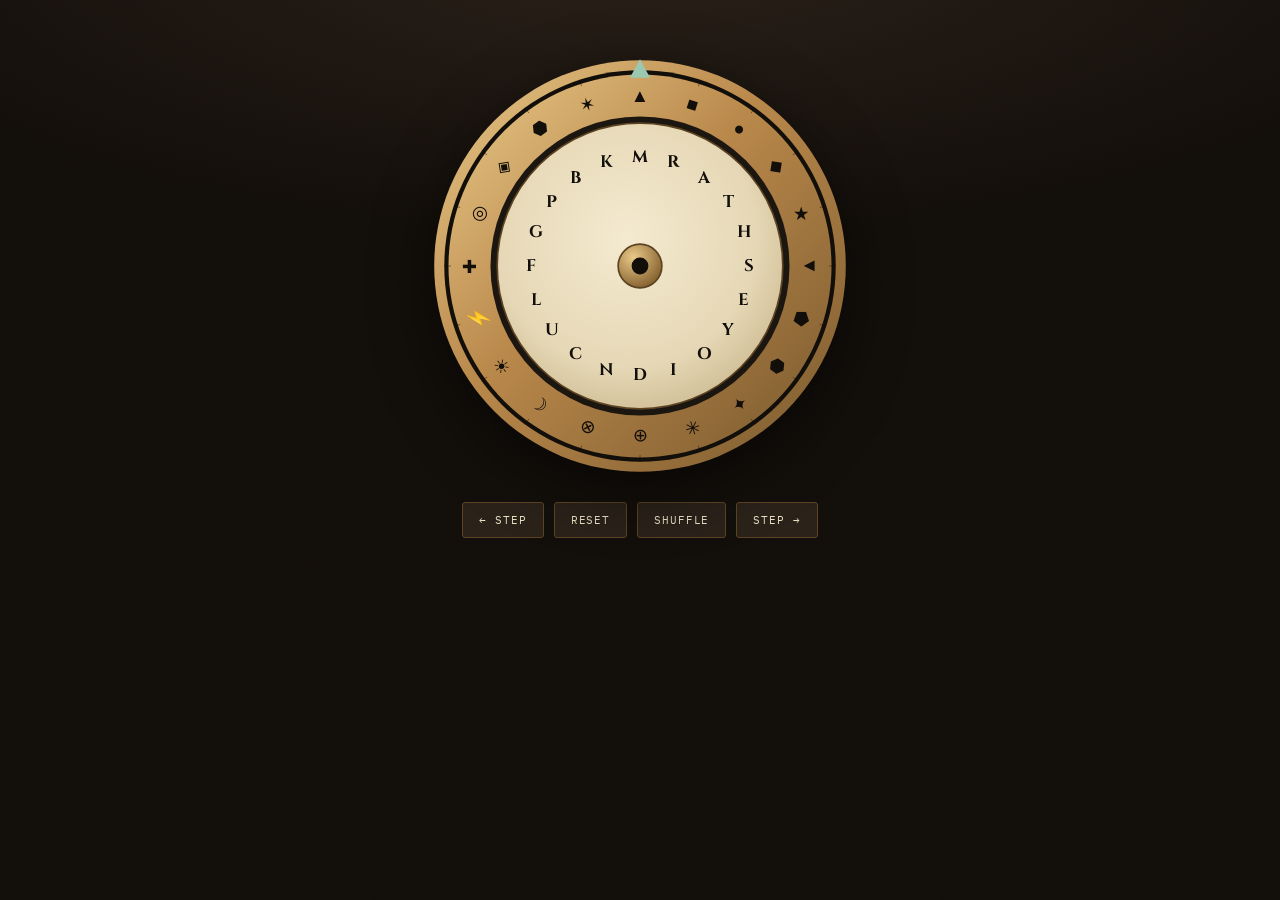
==== cipher-wheel.html @ 1431f38c "Add files via upload" ====
<!DOCTYPE html>
<html lang="en">
<head>
<meta charset="UTF-8">
<meta name="viewport" content="width=device-width, initial-scale=1.0, maximum-scale=1, user-scalable=no">
<title>Cipher Wheel</title>
<link rel="preconnect" href="https://fonts.googleapis.com">
<link href="https://fonts.googleapis.com/css2?family=Cinzel:wght@500;700&family=IBM+Plex+Mono:wght@400;500;600&display=swap" rel="stylesheet">
<style>
  :root{
    --ink-950:#120e0a;
    --ink-900:#1c1611;
    --ink-800:#2a2119;
    --brass:#b8874a;
    --brass-hi:#e9c988;
    --brass-lo:#5c4322;
    --parchment:#ece0c4;
    --parchment-dim:#c9bb99;
    --verdigris:#6f9c86;
    --verdigris-hi:#9cc7b1;
    --shadow:rgba(0,0,0,.55);
  }

  *{box-sizing:border-box;}

  html,body{
    margin:0;
    min-height:100%;
    background:
      radial-gradient(120% 90% at 50% -10%, #2a2018 0%, var(--ink-950) 55%),
      var(--ink-950);
    color:var(--parchment);
    font-family:'IBM Plex Mono', monospace;
    overflow-x:hidden;
  }

  .noise{
    position:fixed; inset:0; pointer-events:none; opacity:.05; mix-blend-mode:overlay;
    background-image:url("data:image/svg+xml;utf8,<svg xmlns='http://www.w3.org/2000/svg'><filter id='n'><feTurbulence type='fractalNoise' baseFrequency='0.9' numOctaves='2' stitchTiles='stitch'/></filter><rect width='100%25' height='100%25' filter='url(%23n)'/></svg>");
  }

  .page{
    max-width:640px;
    margin:0 auto;
    padding:36px 20px 60px;
    display:flex;
    flex-direction:column;
    align-items:center;
  }

  .eyebrow{
    font-size:11px;
    letter-spacing:.32em;
    text-transform:uppercase;
    color:var(--verdigris-hi);
    margin-bottom:10px;
  }

  h1{
    font-family:'Cinzel', serif;
    font-weight:700;
    font-size:clamp(26px, 6vw, 34px);
    letter-spacing:.03em;
    margin:0 0 8px;
    color:var(--parchment);
    text-align:center;
    text-shadow:0 1px 0 rgba(0,0,0,.4);
  }

  .sub{
    font-size:13px;
    color:var(--parchment-dim);
    text-align:center;
    max-width:420px;
    line-height:1.55;
    margin:0 0 30px;
  }

  .wheel-wrap{
    position:relative;
    width:min(88vw, 420px);
    aspect-ratio:1;
    touch-action:none;
    user-select:none;
    -webkit-user-select:none;
  }

  svg{ width:100%; height:100%; display:block; overflow:visible; }

  .ring-shadow{ filter:drop-shadow(0 18px 30px var(--shadow)); }

  #outerGroup{ cursor:grab; }
  #outerGroup.dragging{ cursor:grabbing; }

  .tick{ stroke:var(--ink-950); stroke-width:1; opacity:.55; }
  .letter-glyph{
    font-family:'Cinzel', serif;
    font-weight:700;
    fill:var(--ink-950);
    text-anchor:middle;
    dominant-baseline:central;
  }
  .symbol-glyph{
    font-family:'IBM Plex Mono','Segoe UI Symbol', sans-serif;
    fill:var(--ink-950);
    text-anchor:middle;
    dominant-baseline:central;
    font-size:22px;
  }

  .index-mark{ fill:var(--verdigris-hi); }
  .hub-boss{ fill:url(#hubGrad); stroke:var(--brass-lo); stroke-width:2; }

  .controls{
    display:flex;
    gap:10px;
    margin-top:26px;
    flex-wrap:wrap;
    justify-content:center;
  }

  button{
    font-family:'IBM Plex Mono', monospace;
    font-size:11px;
    letter-spacing:.08em;
    text-transform:uppercase;
    background:var(--ink-800);
    color:var(--parchment);
    border:1px solid var(--brass-lo);
    padding:10px 16px;
    border-radius:3px;
    cursor:pointer;
    transition:border-color .15s ease, color .15s ease;
  }
  button:hover{ border-color:var(--brass); color:var(--brass-hi); }
  button:active{ transform:translateY(1px); }
  button:focus-visible{ outline:2px solid var(--verdigris-hi); outline-offset:2px; }

  @media (prefers-reduced-motion: reduce){
    #outerGroup{ transition:none !important; }
  }
</style>
</head>
<body>
<div class="noise"></div>
<div class="page">
  <div class="wheel-wrap ring-shadow" id="wheelWrap" style="margin-top:20px;">
    <svg viewBox="0 0 500 500" id="svg">
      <defs>
        <radialGradient id="parchGrad" cx="45%" cy="40%" r="65%">
          <stop offset="0%" stop-color="#f4ead0"/>
          <stop offset="70%" stop-color="#e6d8b6"/>
          <stop offset="100%" stop-color="#cdbb92"/>
        </radialGradient>
        <linearGradient id="brassGrad" x1="0%" y1="0%" x2="100%" y2="100%">
          <stop offset="0%" stop-color="#e9c988"/>
          <stop offset="45%" stop-color="#b8874a"/>
          <stop offset="100%" stop-color="#7a5a2e"/>
        </linearGradient>
        <radialGradient id="hubGrad" cx="35%" cy="30%" r="70%">
          <stop offset="0%" stop-color="#e9c988"/>
          <stop offset="100%" stop-color="#8a6633"/>
        </radialGradient>
      </defs>

      <!-- fixed base: brass bezel -->
      <circle cx="250" cy="250" r="245" fill="url(#brassGrad)" />
      <circle cx="250" cy="250" r="233" fill="var(--ink-950)" />

      <!-- rotating outer ring (symbols) -->
      <g id="outerGroup">
        <circle cx="250" cy="250" r="228" fill="url(#brassGrad)" />
        <circle cx="250" cy="250" r="178" fill="var(--ink-900)" />
        <g id="ticks"></g>
        <g id="symbols"></g>
      </g>

      <!-- fixed inner disc (letters) -->
      <circle cx="250" cy="250" r="170" fill="url(#parchGrad)" stroke="var(--brass-lo)" stroke-width="2"/>
      <g id="letters"></g>

      <!-- fixed center hub -->
      <circle class="hub-boss" cx="250" cy="250" r="26"/>
      <circle cx="250" cy="250" r="10" fill="var(--ink-950)"/>

      <!-- fixed index pointer at top, marks the reference position -->
      <polygon class="index-mark" points="250,4 262,26 238,26"/>
    </svg>
  </div>

  <div class="controls">
    <button id="left">&#8592; Step</button>
    <button id="reset">Reset</button>
    <button id="shuffle">Shuffle</button>
    <button id="right">Step &#8594;</button>
  </div>
</div>

<script>
(function(){
  const ALPHABET = "MRATHSEYOIDNCULFGPBK".split('');
  const SYMBOLS = ['▲','■','●','◆','★','▼','⬟','⬢','✦','✳','⊕','⊗','☾','☀','⚡','✚','◎','◈','⬣','✶'];
  const N = ALPHABET.length;
  const STEP = 360 / N;
  const CX = 250, CY = 250;
  const SYMBOL_R = 203;
  const LETTER_R = 130;
  const TICK_R1 = 225, TICK_R2 = 233;

  const outerGroup = document.getElementById('outerGroup');
  const ticksG = document.getElementById('ticks');
  const lettersG = document.getElementById('letters');
  const symbolsG = document.getElementById('symbols');
  const wheelWrap = document.getElementById('wheelWrap');

  function toXY(angleDeg, r){
    const a = (angleDeg - 90) * Math.PI / 180;
    return [CX + r * Math.cos(a), CY + r * Math.sin(a)];
  }

  // Build ticks
  for(let i=0;i<N;i++){
    const angle = i*STEP;
    const [x1,y1] = toXY(angle, TICK_R1);
    const [x2,y2] = toXY(angle, TICK_R2);
    const line = document.createElementNS('http://www.w3.org/2000/svg','line');
    line.setAttribute('x1',x1); line.setAttribute('y1',y1);
    line.setAttribute('x2',x2); line.setAttribute('y2',y2);
    line.setAttribute('class','tick');
    ticksG.appendChild(line);
  }

  // Build symbols (rotate with the ring)
  for(let j=0;j<N;j++){
    const angle = j*STEP;
    const [x,y] = toXY(angle, SYMBOL_R);
    const t = document.createElementNS('http://www.w3.org/2000/svg','text');
    t.setAttribute('x',x); t.setAttribute('y',y);
    t.setAttribute('class','symbol-glyph');
    t.setAttribute('transform', `rotate(${angle} ${x} ${y})`);
    t.textContent = SYMBOLS[j];
    symbolsG.appendChild(t);
  }

  // Build letters (fixed, do not rotate, always upright)
  for(let i=0;i<N;i++){
    const angle = i*STEP;
    const [x,y] = toXY(angle, LETTER_R);
    const t = document.createElementNS('http://www.w3.org/2000/svg','text');
    t.setAttribute('x',x); t.setAttribute('y',y);
    t.setAttribute('class','letter-glyph');
    t.setAttribute('font-size', 20);
    t.textContent = ALPHABET[i];
    lettersG.appendChild(t);
  }

  let rotation = 0;       // current live rotation, degrees
  let dragging = false;
  let lastAngle = 0;

  function applyRotation(r, animate){
    outerGroup.style.transition = animate ? 'transform .5s cubic-bezier(.2,1.4,.4,1)' : 'none';
    outerGroup.setAttribute('transform', `rotate(${r} ${CX} ${CY})`);
  }

  function pointerAngle(evt){
    const rect = wheelWrap.getBoundingClientRect();
    const cx = rect.left + rect.width/2;
    const cy = rect.top + rect.height/2;
    const dx = evt.clientX - cx;
    const dy = evt.clientY - cy;
    return Math.atan2(dy,dx) * 180/Math.PI;
  }

  function currentShift(){
    let s = Math.round(rotation / STEP) % N;
    if(s<0) s += N;
    return s;
  }

  function snapTo(shift, animate){
    rotation = shift * STEP;
    applyRotation(rotation, animate);
  }

  function onDown(evt){
    dragging = true;
    outerGroup.classList.add('dragging');
    lastAngle = pointerAngle(evt);
    outerGroup.style.transition = 'none';
    evt.preventDefault();
  }

  function onMove(evt){
    if(!dragging) return;
    const a = pointerAngle(evt);
    let delta = a - lastAngle;
    if(delta > 180) delta -= 360;
    if(delta < -180) delta += 360;
    rotation += delta;
    lastAngle = a;
    applyRotation(rotation, false);
  }

  function onUp(){
    if(!dragging) return;
    dragging = false;
    outerGroup.classList.remove('dragging');
    const shift = Math.round(rotation / STEP);
    snapTo(((shift % N) + N) % N, true);
  }

  wheelWrap.addEventListener('pointerdown', onDown);
  window.addEventListener('pointermove', onMove);
  window.addEventListener('pointerup', onUp);
  window.addEventListener('pointercancel', onUp);

  document.getElementById('left').addEventListener('click', ()=>{
    const shift = ((currentShift() - 1) % N + N) % N;
    snapTo(shift, true);
  });
  document.getElementById('right').addEventListener('click', ()=>{
    const shift = (currentShift() + 1) % N;
    snapTo(shift, true);
  });
  document.getElementById('reset').addEventListener('click', ()=>{
    snapTo(0, true);
  });
  document.getElementById('shuffle').addEventListener('click', ()=>{
    const shift = Math.floor(Math.random()*N);
    snapTo(shift, true);
  });

  // init
  snapTo(0, false);
})();
</script>
</body>
</html>
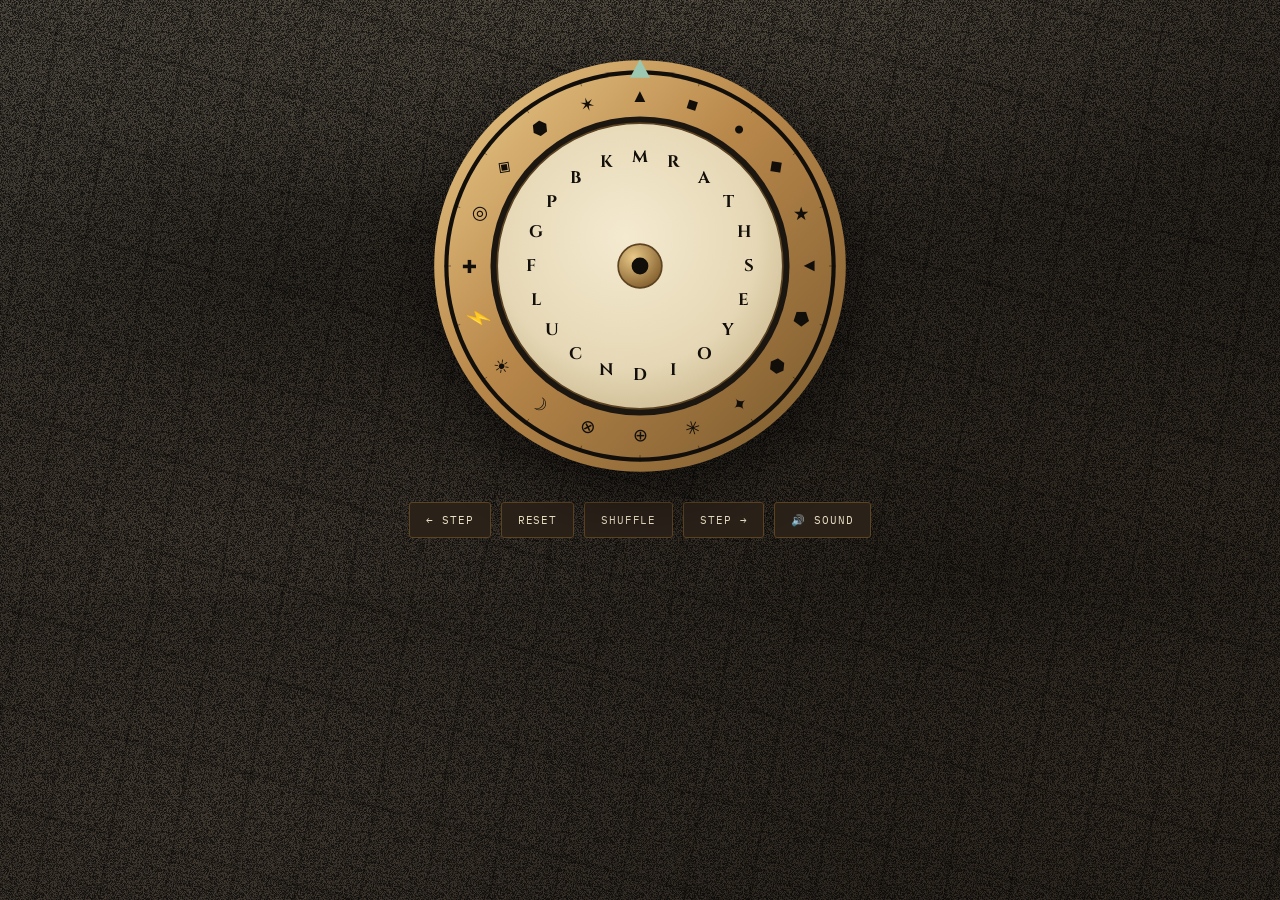
==== commit c8405656: "Add files via upload" ====
--- a/cipher-wheel.html
+++ b/cipher-wheel.html
@@ -3,7 +3,7 @@
 <head>
 <meta charset="UTF-8">
 <meta name="viewport" content="width=device-width, initial-scale=1.0, maximum-scale=1, user-scalable=no">
-<title>Cipher Wheel</title>
+<title>Stone Dial</title>
 <link rel="preconnect" href="https://fonts.googleapis.com">
 <link href="https://fonts.googleapis.com/css2?family=Cinzel:wght@500;700&family=IBM+Plex+Mono:wght@400;500;600&display=swap" rel="stylesheet">
 <style>
@@ -27,17 +27,33 @@
     margin:0;
     min-height:100%;
     background:
-      radial-gradient(120% 90% at 50% -10%, #2a2018 0%, var(--ink-950) 55%),
-      var(--ink-950);
+      radial-gradient(120% 90% at 50% -10%, #3a352d 0%, transparent 55%),
+      radial-gradient(90% 70% at 15% 90%, #2c2721 0%, transparent 60%),
+      radial-gradient(90% 70% at 90% 85%, #241f19 0%, transparent 60%),
+      linear-gradient(155deg, #33302a 0%, #221e19 45%, #171410 100%);
     color:var(--parchment);
     font-family:'IBM Plex Mono', monospace;
     overflow-x:hidden;
-  }
-
-  .noise{
-    position:fixed; inset:0; pointer-events:none; opacity:.05; mix-blend-mode:overlay;
-    background-image:url("data:image/svg+xml;utf8,<svg xmlns='http://www.w3.org/2000/svg'><filter id='n'><feTurbulence type='fractalNoise' baseFrequency='0.9' numOctaves='2' stitchTiles='stitch'/></filter><rect width='100%25' height='100%25' filter='url(%23n)'/></svg>");
-  }
+    position:relative;
+  }
+
+  .stone-grain{
+    position:fixed; inset:0; pointer-events:none; z-index:0;
+    opacity:.65; mix-blend-mode:overlay;
+    background-repeat:repeat;
+  }
+
+  html::after{
+    content:"";
+    position:fixed; inset:0; pointer-events:none; z-index:0;
+    background:
+      repeating-linear-gradient(100deg, rgba(0,0,0,0) 0px, rgba(0,0,0,0) 60px, rgba(0,0,0,.22) 61px, rgba(0,0,0,0) 64px),
+      repeating-linear-gradient(15deg, rgba(0,0,0,0) 0px, rgba(0,0,0,0) 90px, rgba(0,0,0,.18) 91px, rgba(0,0,0,0) 95px),
+      radial-gradient(38% 22% at 22% 30%, rgba(0,0,0,.16), transparent 70%),
+      radial-gradient(30% 18% at 78% 62%, rgba(0,0,0,.14), transparent 70%);
+  }
+
+  .page{ position:relative; z-index:1; }
 
   .page{
     max-width:640px;
@@ -142,7 +158,7 @@
 </style>
 </head>
 <body>
-<div class="noise"></div>
+<div class="stone-grain" id="stoneGrain"></div>
 <div class="page">
   <div class="wheel-wrap ring-shadow" id="wheelWrap" style="margin-top:20px;">
     <svg viewBox="0 0 500 500" id="svg">
@@ -193,9 +209,33 @@
     <button id="reset">Reset</button>
     <button id="shuffle">Shuffle</button>
     <button id="right">Step &#8594;</button>
+    <button id="soundToggle" aria-pressed="true">&#128266; Sound</button>
   </div>
 </div>
 
+<script>
+(function(){
+  // Build a tileable grain texture on a canvas — far more reliable across
+  // browsers (especially iOS Safari) than an SVG feTurbulence data-URI.
+  const size = 200;
+  const canvas = document.createElement('canvas');
+  canvas.width = size; canvas.height = size;
+  const ctx = canvas.getContext('2d');
+  const imgData = ctx.createImageData(size, size);
+  for(let i = 0; i < imgData.data.length; i += 4){
+    const v = Math.random() * 255;
+    imgData.data[i] = v;
+    imgData.data[i+1] = v;
+    imgData.data[i+2] = v;
+    imgData.data[i+3] = 255;
+  }
+  ctx.putImageData(imgData, 0, 0);
+  const dataUrl = canvas.toDataURL('image/png');
+  const grain = document.getElementById('stoneGrain');
+  grain.style.backgroundImage = `url(${dataUrl})`;
+  grain.style.backgroundSize = size + 'px ' + size + 'px';
+})();
+</script>
 <script>
 (function(){
   const ALPHABET = "MRATHSEYOIDNCULFGPBK".split('');
@@ -254,7 +294,84 @@
     lettersG.appendChild(t);
   }
 
-  let rotation = 0;       // current live rotation, degrees
+  // ---- Stone grinding sound engine (Web Audio, synthesized — no audio files) ----
+  let audioCtx = null;
+  let noiseGain = null;
+  let noiseFilter = null;
+  let soundEnabled = true;
+  const soundBtn = document.getElementById('soundToggle');
+
+  function makeNoiseBuffer(ctx, seconds){
+    const buf = ctx.createBuffer(1, ctx.sampleRate * seconds, ctx.sampleRate);
+    const data = buf.getChannelData(0);
+    for(let i=0;i<data.length;i++) data[i] = Math.random()*2 - 1;
+    return buf;
+  }
+
+  function ensureAudio(){
+    if(!soundEnabled) return;
+    if(!audioCtx){
+      audioCtx = new (window.AudioContext || window.webkitAudioContext)();
+      const src = audioCtx.createBufferSource();
+      src.buffer = makeNoiseBuffer(audioCtx, 2);
+      src.loop = true;
+
+      noiseFilter = audioCtx.createBiquadFilter();
+      noiseFilter.type = 'bandpass';
+      noiseFilter.frequency.value = 300;
+      noiseFilter.Q.value = 0.7;
+
+      noiseGain = audioCtx.createGain();
+      noiseGain.gain.value = 0;
+
+      src.connect(noiseFilter).connect(noiseGain).connect(audioCtx.destination);
+      src.start(0);
+    }
+    if(audioCtx.state === 'suspended') audioCtx.resume();
+  }
+
+  function updateGrindSound(speed){
+    if(!soundEnabled || !noiseGain) return;
+    const now = audioCtx.currentTime;
+    const clamped = Math.min(speed, 14);
+    const targetGain = Math.min(0.22, 0.03 + clamped * 0.014);
+    const targetFreq = 220 + clamped * 55 + (Math.random()*40 - 20);
+    noiseGain.gain.setTargetAtTime(targetGain, now, 0.04);
+    noiseFilter.frequency.setTargetAtTime(targetFreq, now, 0.06);
+  }
+
+  function stopGrindSound(){
+    if(!soundEnabled || !noiseGain || !audioCtx) return;
+    noiseGain.gain.setTargetAtTime(0, audioCtx.currentTime, 0.18);
+  }
+
+  function playThunk(){
+    if(!soundEnabled || !audioCtx) return;
+    const dur = 0.18;
+    const buf = makeNoiseBuffer(audioCtx, dur);
+    const src = audioCtx.createBufferSource();
+    src.buffer = buf;
+    const filt = audioCtx.createBiquadFilter();
+    filt.type = 'lowpass';
+    filt.frequency.value = 220;
+    const g = audioCtx.createGain();
+    const now = audioCtx.currentTime;
+    g.gain.setValueAtTime(0.35, now);
+    g.gain.exponentialRampToValueAtTime(0.001, now + dur);
+    src.connect(filt).connect(g).connect(audioCtx.destination);
+    src.start(now);
+    src.stop(now + dur);
+  }
+
+  soundBtn.addEventListener('click', ()=>{
+    soundEnabled = !soundEnabled;
+    soundBtn.textContent = (soundEnabled ? '\u{1F50A} Sound' : '\u{1F507} Muted');
+    soundBtn.setAttribute('aria-pressed', String(soundEnabled));
+    if(!soundEnabled && noiseGain && audioCtx) noiseGain.gain.setTargetAtTime(0, audioCtx.currentTime, 0.05);
+  });
+  // ---- end sound engine ----
+
+
   let dragging = false;
   let lastAngle = 0;
 
@@ -288,6 +405,7 @@
     outerGroup.classList.add('dragging');
     lastAngle = pointerAngle(evt);
     outerGroup.style.transition = 'none';
+    ensureAudio();
     evt.preventDefault();
   }
 
@@ -300,14 +418,17 @@
     rotation += delta;
     lastAngle = a;
     applyRotation(rotation, false);
+    updateGrindSound(Math.abs(delta));
   }
 
   function onUp(){
     if(!dragging) return;
     dragging = false;
     outerGroup.classList.remove('dragging');
+    stopGrindSound();
     const shift = Math.round(rotation / STEP);
     snapTo(((shift % N) + N) % N, true);
+    setTimeout(playThunk, 480);
   }
 
   wheelWrap.addEventListener('pointerdown', onDown);
@@ -316,17 +437,21 @@
   window.addEventListener('pointercancel', onUp);
 
   document.getElementById('left').addEventListener('click', ()=>{
+    ensureAudio(); updateGrindSound(6); stopGrindSound(); setTimeout(playThunk, 480);
     const shift = ((currentShift() - 1) % N + N) % N;
     snapTo(shift, true);
   });
   document.getElementById('right').addEventListener('click', ()=>{
+    ensureAudio(); updateGrindSound(6); stopGrindSound(); setTimeout(playThunk, 480);
     const shift = (currentShift() + 1) % N;
     snapTo(shift, true);
   });
   document.getElementById('reset').addEventListener('click', ()=>{
+    ensureAudio(); updateGrindSound(6); stopGrindSound(); setTimeout(playThunk, 480);
     snapTo(0, true);
   });
   document.getElementById('shuffle').addEventListener('click', ()=>{
+    ensureAudio(); updateGrindSound(10); stopGrindSound(); setTimeout(playThunk, 480);
     const shift = Math.floor(Math.random()*N);
     snapTo(shift, true);
   });
